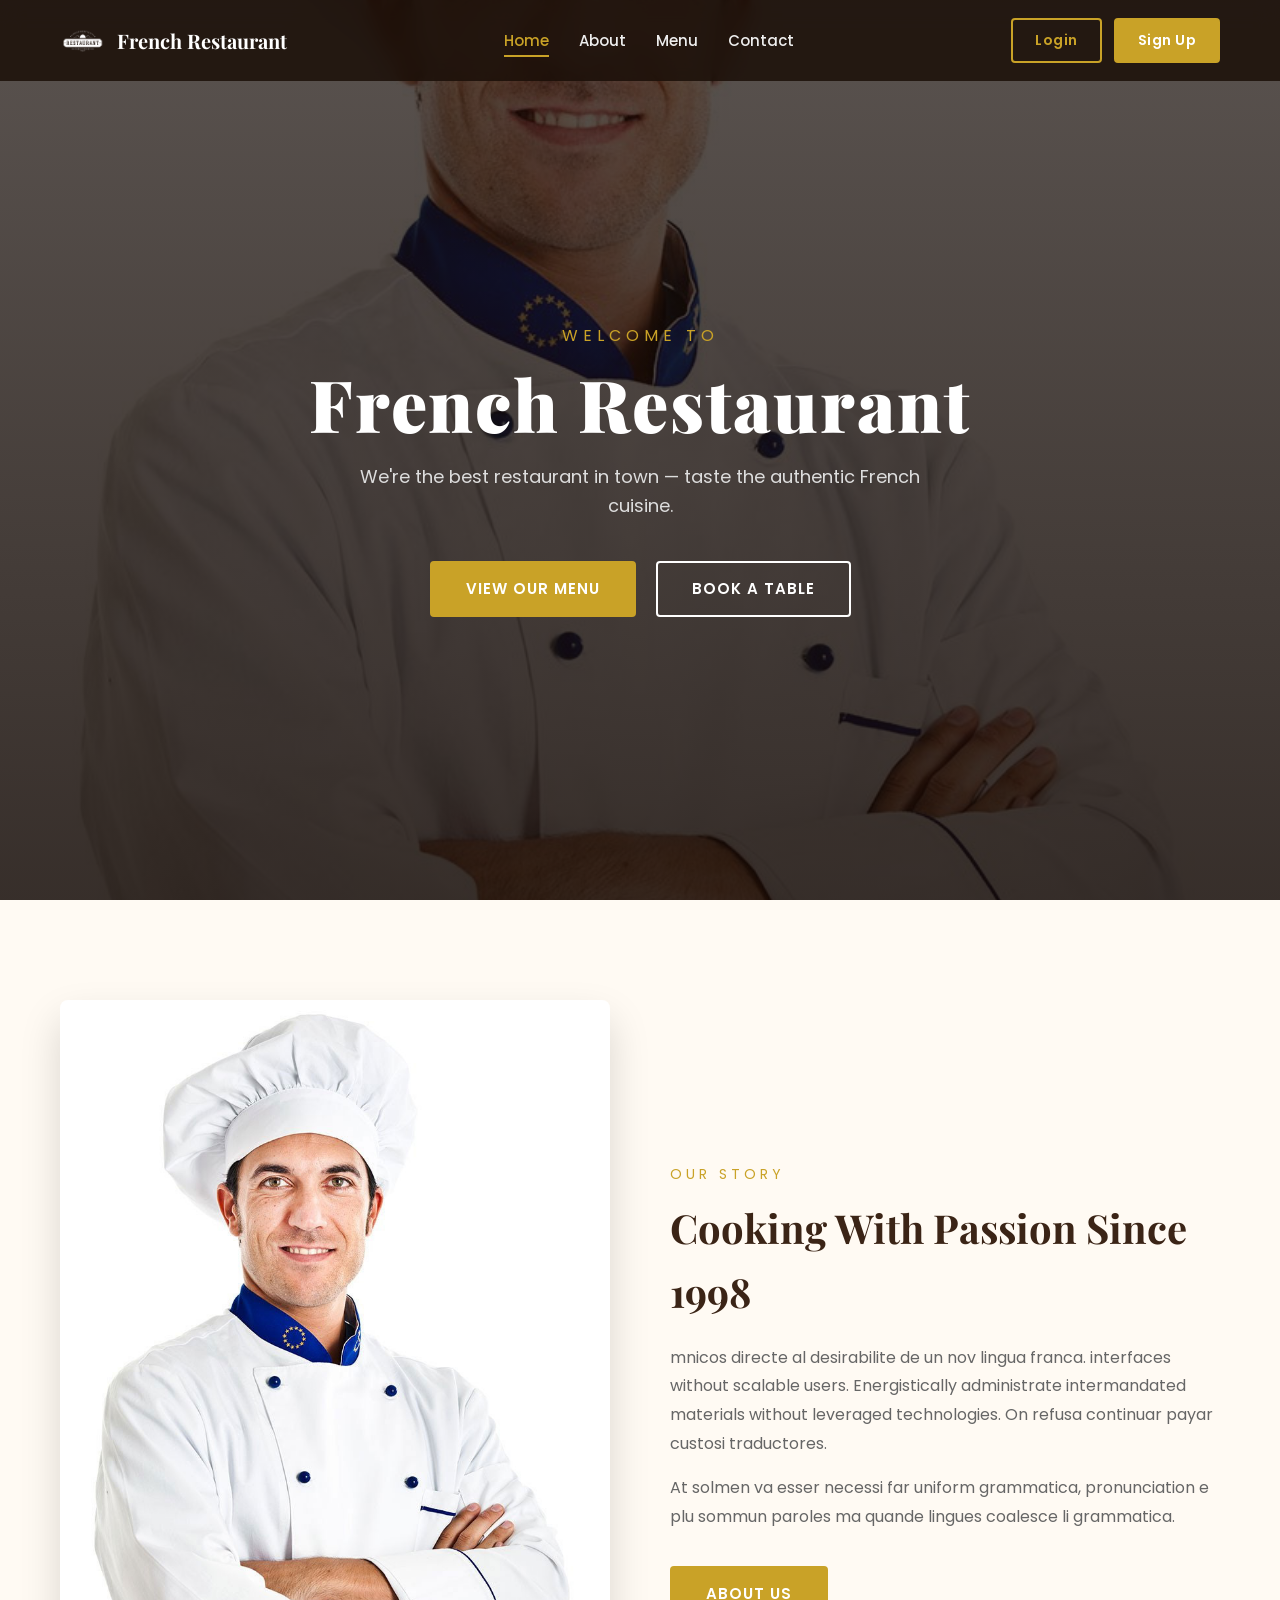
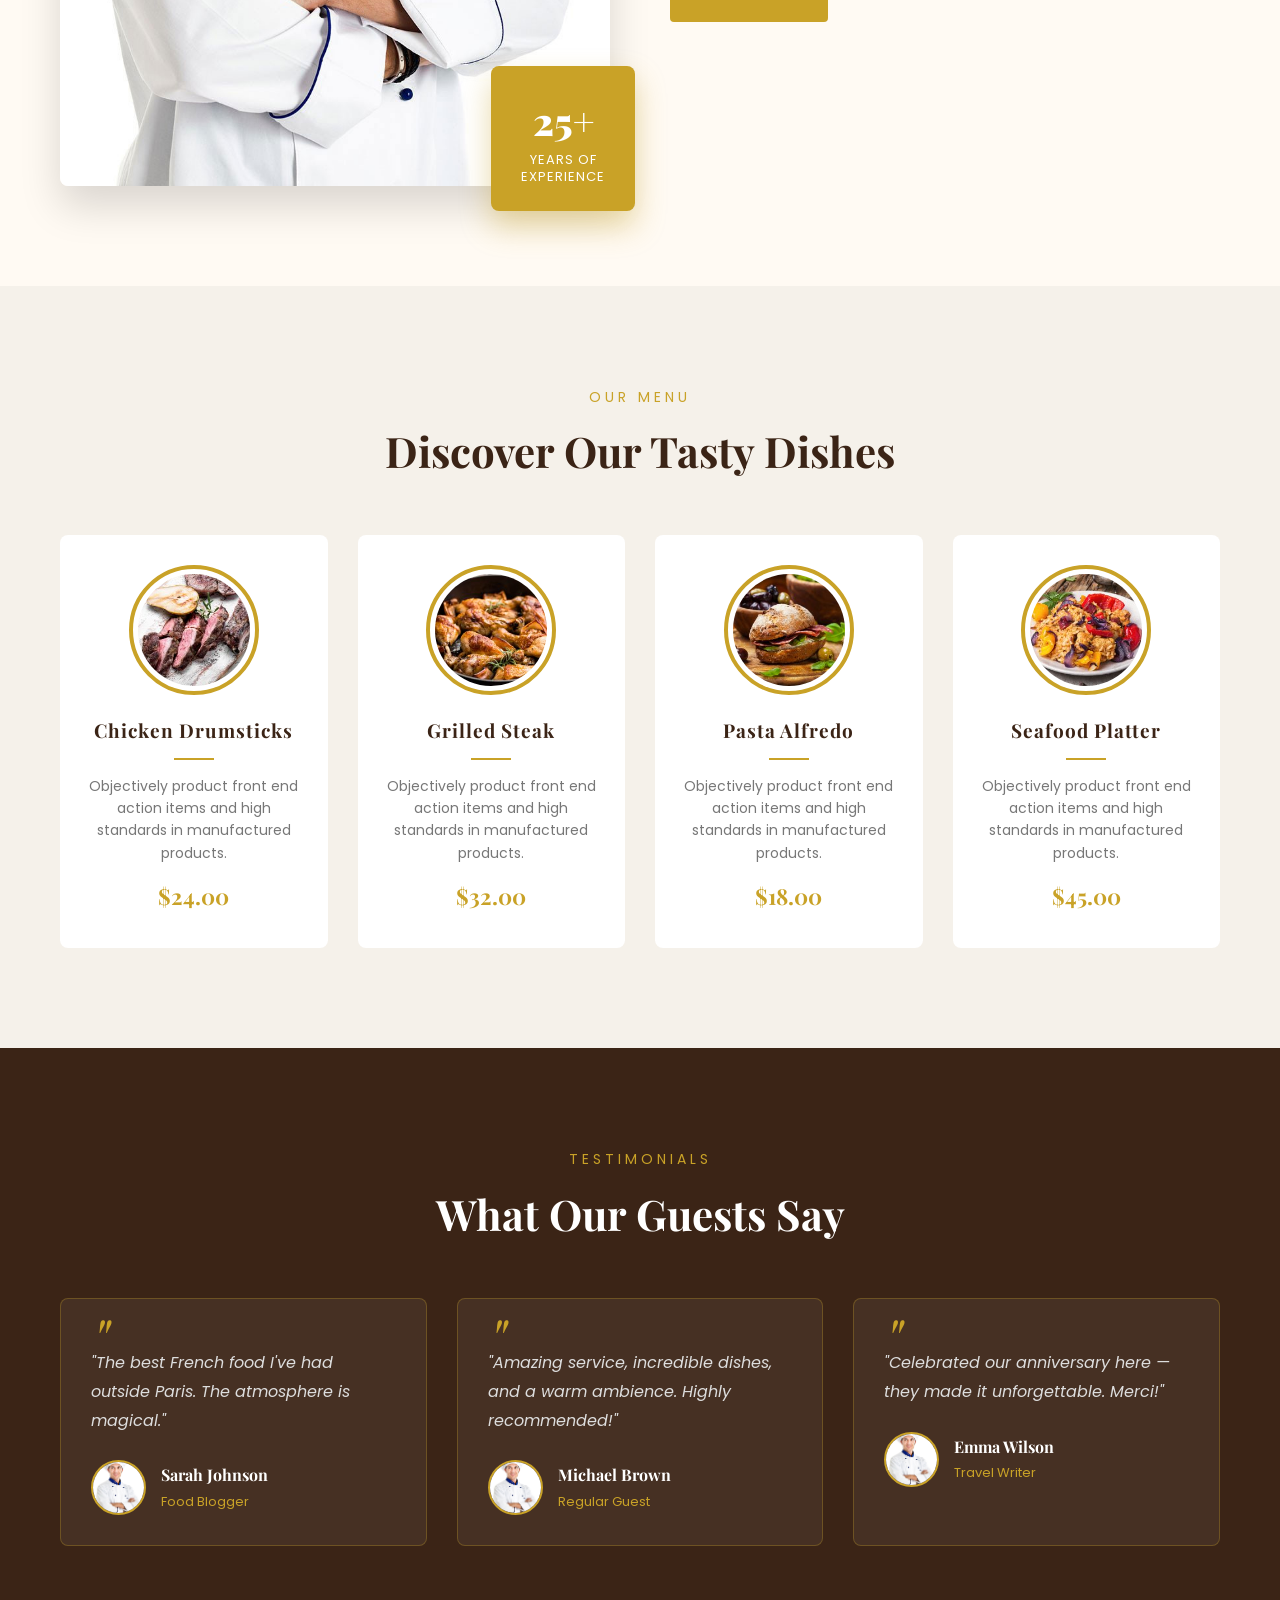
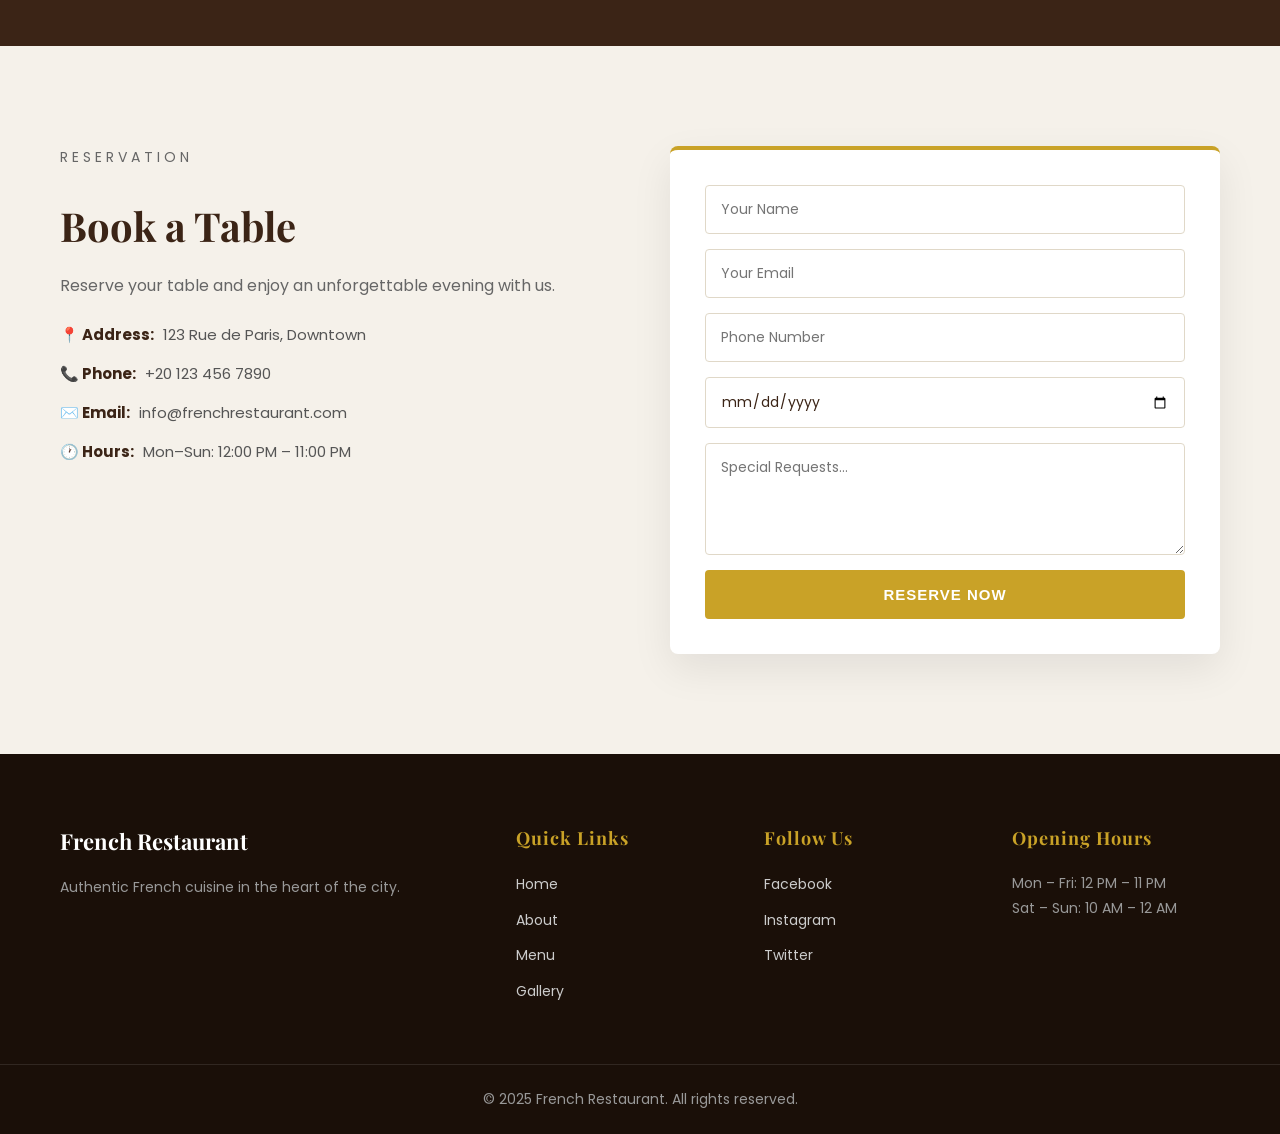
==== pages/Home/home_page.html @ 3e3e062f "demo site" ====
<!DOCTYPE html>
<html lang="en">

<head>
    <meta charset="UTF-8">
    <meta name="viewport" content="width=device-width, initial-scale=1.0">
    <link rel="stylesheet" href="../../css/home_page.css">
    <link href="https://fonts.googleapis.com/css2?family=Playfair+Display:wght@400;700;900&family=Poppins:wght@300;400;500;600&display=swap" rel="stylesheet">
    <title>French Restaurant | Home</title>
</head>

<body>

    <!-- ============ NAVBAR ============ -->
    <nav class="navbar">
        <div class="container">
            <a href="#" class="logo">
                <img src="../../images/restaurant.png" alt="logo">
                <span>French Restaurant</span>
            </a>

            <ul class="nav-links" id="navLinks">
                <li><a href="#home" class="active">Home</a></li>
                <li><a href="#about">About</a></li>
                <li><a href="#menu">Menu</a></li>
                <li><a href="#contact">Contact</a></li>
            </ul>

            <div class="nav-actions">
                <a href="../Auth/login.html" class="btn-nav btn-outline">Login</a>
                <a href="../Auth/signUp.html" class="btn-nav btn-solid">Sign Up</a>
            </div>

            <div class="menu-toggle" id="menuToggle">
                <span></span><span></span><span></span>
            </div>
        </div>
    </nav>

    <!-- ============ HERO ============ -->
    <section class="hero" id="home">
        <div class="hero-overlay"></div>
        <div class="hero-content">
            <p class="hero-tag">Welcome to</p>
            <h1>French Restaurant</h1>
            <p class="hero-sub">We're the best restaurant in town — taste the authentic French cuisine.</p>
            <div class="hero-buttons">
                <a href="#menu" class="btn btn-primary">View Our Menu</a>
                <a href="#contact" class="btn btn-ghost">Book a Table</a>
            </div>
        </div>
    </section>

    <!-- ============ ABOUT / OUR STORY ============ -->
    <section class="about" id="about">
        <div class="container about-grid">
            <div class="about-img">
                <img src="../../images/chef-2.jpg" alt="Our Chef">
                <div class="img-badge">
                    <span>25+</span>
                    <p>Years of<br>Experience</p>
                </div>
            </div>

            <div class="about-info">
                <p class="section-tag">Our Story</p>
                <h2>Cooking With Passion Since 1998</h2>
                <p class="about-text">
                    mnicos directe al desirabilite de un nov lingua franca. interfaces without scalable users. Energistically administrate intermandated materials without leveraged technologies. On refusa continuar payar custosi traductores.
                </p>
                <p class="about-text">
                    At solmen va esser necessi far uniform grammatica, pronunciation e plu sommun paroles ma quande lingues coalesce li grammatica.
                </p>
                <a href="#" class="btn btn-primary">About Us</a>
            </div>
        </div>
    </section>

    <!-- ============ MENU ============ -->
    <section class="menu-section" id="menu">
        <div class="container">
            <p class="section-tag center">Our Menu</p>
            <h2 class="section-title">Discover Our Tasty Dishes</h2>

            <div class="menu-grid">
                <div class="meal">
                    <div class="meal-img">
                        <img src="../../images/rigel-food-sec-2-img1-200x200.jpg" alt="dish">
                    </div>
                    <h3>Chicken Drumsticks</h3>
                    <div class="brdr"></div>
                    <p>Objectively product front end action items and high standards in manufactured products.</p>
                    <span class="price">$24.00</span>
                </div>

                <div class="meal">
                    <div class="meal-img">
                        <img src="../../images/rigel-food-sec-2-img3-200x200.jpg" alt="dish">
                    </div>
                    <h3>Grilled Steak</h3>
                    <div class="brdr"></div>
                    <p>Objectively product front end action items and high standards in manufactured products.</p>
                    <span class="price">$32.00</span>
                </div>

                <div class="meal">
                    <div class="meal-img">
                        <img src="../../images/rigel-food-sec-2-img4-200x200.jpg" alt="dish">
                    </div>
                    <h3>Pasta Alfredo</h3>
                    <div class="brdr"></div>
                    <p>Objectively product front end action items and high standards in manufactured products.</p>
                    <span class="price">$18.00</span>
                </div>

                <div class="meal">
                    <div class="meal-img">
                        <img src="../../images/rigel-food-sec-2-img5-200x200.jpg" alt="dish">
                    </div>
                    <h3>Seafood Platter</h3>
                    <div class="brdr"></div>
                    <p>Objectively product front end action items and high standards in manufactured products.</p>
                    <span class="price">$45.00</span>
                </div>
            </div>
        </div>
    </section>

    <!-- ============ TESTIMONIALS ============ -->
    <section class="testimonials">
        <div class="container">
            <p class="section-tag center">Testimonials</p>
            <h2 class="section-title">What Our Guests Say</h2>

            <div class="testi-grid">
                <div class="testi">
                    <p class="quote">"The best French food I've had outside Paris. The atmosphere is magical."</p>
                    <div class="testi-author">
                        <img src="../../images/chef-2.jpg" alt="">
                        <div>
                            <h4>Sarah Johnson</h4>
                            <span>Food Blogger</span>
                        </div>
                    </div>
                </div>

                <div class="testi">
                    <p class="quote">"Amazing service, incredible dishes, and a warm ambience. Highly recommended!"</p>
                    <div class="testi-author">
                        <img src="../../images/chef-2.jpg" alt="">
                        <div>
                            <h4>Michael Brown</h4>
                            <span>Regular Guest</span>
                        </div>
                    </div>
                </div>

                <div class="testi">
                    <p class="quote">"Celebrated our anniversary here — they made it unforgettable. Merci!"</p>
                    <div class="testi-author">
                        <img src="../../images/chef-2.jpg" alt="">
                        <div>
                            <h4>Emma Wilson</h4>
                            <span>Travel Writer</span>
                        </div>
                    </div>
                </div>
            </div>
        </div>
    </section>

    <!-- ============ CONTACT ============ -->
    <section class="contact" id="contact">
        <div class="container contact-grid">
            <div class="contact-info">
                <p class="section-tag">Reservation</p>
                <h2>Book a Table</h2>
                <p>Reserve your table and enjoy an unforgettable evening with us.</p>

                <ul class="info-list">
                    <li><strong>📍 Address:</strong> 123 Rue de Paris, Downtown</li>
                    <li><strong>📞 Phone:</strong> +20 123 456 7890</li>
                    <li><strong>✉️ Email:</strong> info@frenchrestaurant.com</li>
                    <li><strong>🕐 Hours:</strong> Mon–Sun: 12:00 PM – 11:00 PM</li>
                </ul>
            </div>

            <form class="contact-form">
                <input type="text" placeholder="Your Name" required>
                <input type="email" placeholder="Your Email" required>
                <input type="tel" placeholder="Phone Number" required>
                <input type="date" required>
                <textarea rows="4" placeholder="Special Requests..."></textarea>
                <button type="submit" class="btn btn-primary">Reserve Now</button>
            </form>
        </div>
    </section>

    <!-- ============ FOOTER ============ -->
    <footer class="footer">
        <div class="container footer-grid">
            <div>
                <h3>French Restaurant</h3>
                <p>Authentic French cuisine in the heart of the city.</p>
            </div>

            <div>
                <h4>Quick Links</h4>
                <ul>
                    <li><a href="#home">Home</a></li>
                    <li><a href="#about">About</a></li>
                    <li><a href="#menu">Menu</a></li>
                    <li><a href="#gallery">Gallery</a></li>
                </ul>
            </div>

            <div>
                <h4>Follow Us</h4>
                <ul>
                    <li><a href="#">Facebook</a></li>
                    <li><a href="#">Instagram</a></li>
                    <li><a href="#">Twitter</a></li>
                </ul>
            </div>

            <div>
                <h4>Opening Hours</h4>
                <p>Mon – Fri: 12 PM – 11 PM</p>
                <p>Sat – Sun: 10 AM – 12 AM</p>
            </div>
        </div>

        <div class="footer-bottom">
            <p>© 2025 French Restaurant. All rights reserved.</p>
        </div>
    </footer>

    <script src="home_page.js"></script>
</body>

</html>
---- css/home_page.css ----
/* ============ Reset ============ */

* {
    margin: 0;
    padding: 0;
    box-sizing: border-box;
}

:root {
    --gold: #c9a227;
    --gold-dark: #a37e18;
    --brown: #3b2416;
    --cream: #fffaf3;
    --light-gray: #f5f1ea;
    --dark: #1a0f08;
}

html {
    scroll-behavior: smooth;
}

body {
    font-family: 'Poppins', sans-serif;
    color: var(--brown);
    background: var(--cream);
    line-height: 1.6;
    overflow-x: hidden;
}

h1,
h2,
h3,
h4 {
    font-family: 'Playfair Display', serif;
}

a {
    text-decoration: none;
    color: inherit;
}

ul {
    list-style: none;
}

img {
    max-width: 100%;
    display: block;
}

.container {
    max-width: 1200px;
    margin: 0 auto;
    padding: 0 20px;
}


/* ============ NAVBAR ============ */

.navbar {
    position: fixed;
    top: 0;
    left: 0;
    width: 100%;
    z-index: 1000;
    padding: 18px 0;
    background: rgba(26, 15, 8, 0.85);
    backdrop-filter: blur(10px);
    transition: all 0.3s ease;
}

.navbar .container {
    display: flex;
    align-items: center;
    justify-content: space-between;
    gap: 20px;
}

.logo {
    display: flex;
    align-items: center;
    gap: 12px;
    color: #fff;
    font-family: 'Playfair Display', serif;
    font-size: 20px;
    font-weight: 700;
}

.logo img {
    width: 45px;
    height: 45px;
    object-fit: contain;
}

.nav-links {
    display: flex;
    gap: 30px;
}

.nav-links a {
    color: #eee;
    font-size: 15px;
    font-weight: 500;
    position: relative;
    transition: color 0.3s;
}

.nav-links a:hover,
.nav-links a.active {
    color: var(--gold);
}

.nav-links a::after {
    content: '';
    position: absolute;
    bottom: -6px;
    left: 0;
    width: 0;
    height: 2px;
    background: var(--gold);
    transition: width 0.3s;
}

.nav-links a:hover::after,
.nav-links a.active::after {
    width: 100%;
}

.nav-actions {
    display: flex;
    gap: 12px;
}

.btn-nav {
    padding: 9px 22px;
    border-radius: 4px;
    font-size: 14px;
    font-weight: 600;
    letter-spacing: 0.5px;
    transition: all 0.3s ease;
}

.btn-outline {
    color: var(--gold);
    border: 2px solid var(--gold);
}

.btn-outline:hover {
    background: var(--gold);
    color: #fff;
}

.btn-solid {
    background: var(--gold);
    color: #fff;
    border: 2px solid var(--gold);
}

.btn-solid:hover {
    background: var(--gold-dark);
    border-color: var(--gold-dark);
    transform: translateY(-2px);
}

.menu-toggle {
    display: none;
    flex-direction: column;
    gap: 5px;
    cursor: pointer;
}

.menu-toggle span {
    display: block;
    width: 26px;
    height: 3px;
    background: var(--gold);
    border-radius: 3px;
    transition: 0.3s;
}


/* ============ HERO ============ */

.hero {
    min-height: 100vh;
    display: flex;
    align-items: center;
    justify-content: center;
    text-align: center;
    position: relative;
    background: url('../../images/chef-2.jpg') center/cover no-repeat;
    color: #fff;
    padding: 100px 20px 60px;
}

.hero-overlay {
    position: absolute;
    inset: 0;
    background: linear-gradient(rgba(20, 10, 5, 0.7), rgba(20, 10, 5, 0.85));
}

.hero-content {
    position: relative;
    z-index: 2;
    max-width: 800px;
    animation: fadeUp 1s ease;
}

@keyframes fadeUp {
    from {
        opacity: 0;
        transform: translateY(30px);
    }
    to {
        opacity: 1;
        transform: translateY(0);
    }
}

.hero-tag {
    color: var(--gold);
    font-size: 16px;
    letter-spacing: 5px;
    text-transform: uppercase;
    margin-bottom: 15px;
}

.hero h1 {
    font-size: 72px;
    font-weight: 900;
    letter-spacing: 2px;
    margin-bottom: 20px;
    line-height: 1.1;
}

.hero-sub {
    font-size: 18px;
    color: #ddd;
    margin-bottom: 40px;
    max-width: 600px;
    margin-left: auto;
    margin-right: auto;
}

.hero-buttons {
    display: flex;
    gap: 20px;
    justify-content: center;
    flex-wrap: wrap;
}


/* ============ Buttons ============ */

.btn {
    display: inline-block;
    padding: 14px 34px;
    border-radius: 4px;
    font-size: 15px;
    font-weight: 600;
    letter-spacing: 1px;
    text-transform: uppercase;
    cursor: pointer;
    transition: all 0.3s ease;
    border: 2px solid transparent;
}

.btn-primary {
    background: var(--gold);
    color: #fff;
    border-color: var(--gold);
}

.btn-primary:hover {
    background: var(--gold-dark);
    border-color: var(--gold-dark);
    transform: translateY(-3px);
    box-shadow: 0 10px 25px rgba(201, 162, 39, 0.4);
}

.btn-ghost {
    background: transparent;
    color: #fff;
    border-color: #fff;
}

.btn-ghost:hover {
    background: #fff;
    color: var(--brown);
    transform: translateY(-3px);
}


/* ============ Section Headings ============ */

.section-tag {
    color: var(--gold);
    font-size: 14px;
    letter-spacing: 4px;
    text-transform: uppercase;
    margin-bottom: 10px;
}

.section-tag.center {
    text-align: center;
}

.section-title {
    font-size: 42px;
    color: var(--brown);
    margin-bottom: 50px;
    text-align: center;
    font-weight: 700;
}


/* ============ ABOUT ============ */

.about {
    padding: 100px 0;
    background: var(--cream);
}

.about-grid {
    display: grid;
    grid-template-columns: 1fr 1fr;
    gap: 60px;
    align-items: center;
}

.about-img {
    position: relative;
}

.about-img img {
    width: 100%;
    border-radius: 8px;
    box-shadow: 0 20px 40px rgba(0, 0, 0, 0.15);
}

.img-badge {
    position: absolute;
    bottom: -25px;
    right: -25px;
    background: var(--gold);
    color: #fff;
    padding: 25px 30px;
    border-radius: 8px;
    text-align: center;
    box-shadow: 0 15px 30px rgba(201, 162, 39, 0.4);
}

.img-badge span {
    font-family: 'Playfair Display', serif;
    font-size: 38px;
    font-weight: 900;
    display: block;
}

.img-badge p {
    font-size: 13px;
    letter-spacing: 1px;
    text-transform: uppercase;
    line-height: 1.3;
}

.about-info h2 {
    font-size: 40px;
    margin-bottom: 20px;
    color: var(--brown);
}

.about-text {
    color: #666;
    margin-bottom: 15px;
    line-height: 1.8;
}

.about-info .btn {
    margin-top: 20px;
}


/* ============ MENU ============ */

.menu-section {
    padding: 100px 0;
    background: var(--light-gray);
}

.menu-grid {
    display: grid;
    grid-template-columns: repeat(auto-fit, minmax(240px, 1fr));
    gap: 30px;
}

.meal {
    background: #fff;
    padding: 30px 25px;
    border-radius: 8px;
    text-align: center;
    transition: all 0.4s ease;
    border-bottom: 4px solid transparent;
    position: relative;
}

.meal:hover {
    transform: translateY(-10px);
    box-shadow: 0 25px 45px rgba(0, 0, 0, 0.12);
    border-bottom-color: var(--gold);
}

.meal-img {
    width: 130px;
    height: 130px;
    margin: 0 auto 20px;
    border-radius: 50%;
    overflow: hidden;
    border: 4px solid var(--gold);
    padding: 5px;
}

.meal-img img {
    width: 100%;
    height: 100%;
    object-fit: cover;
    border-radius: 50%;
}

.meal h3 {
    font-size: 19px;
    color: var(--brown);
    margin-bottom: 12px;
    letter-spacing: 1px;
}

.brdr {
    width: 40px;
    height: 2px;
    background: var(--gold);
    margin: 0 auto 15px;
}

.meal p {
    color: #777;
    font-size: 14px;
    line-height: 1.6;
    margin-bottom: 15px;
}

.price {
    display: inline-block;
    font-family: 'Playfair Display', serif;
    font-size: 22px;
    font-weight: 700;
    color: var(--gold);
}


/* ============ GALLERY ============ */

.gallery {
    padding: 100px 0;
    background: var(--cream);
}

.gallery-grid {
    display: grid;
    grid-template-columns: repeat(4, 1fr);
    grid-auto-rows: 220px;
    gap: 15px;
}

.g-item {
    overflow: hidden;
    border-radius: 8px;
    position: relative;
}

.g-item img {
    width: 100%;
    height: 100%;
    object-fit: cover;
    transition: transform 0.6s ease;
}

.g-item:hover img {
    transform: scale(1.1);
}

.g-item::after {
    content: '';
    position: absolute;
    inset: 0;
    background: rgba(201, 162, 39, 0);
    transition: 0.4s;
}

.g-item:hover::after {
    background: rgba(201, 162, 39, 0.25);
}

.g-tall {
    grid-row: span 2;
}

.g-wide {
    grid-column: span 2;
}


/* ============ TESTIMONIALS ============ */

.testimonials {
    padding: 100px 0;
    background: var(--brown);
    color: #fff;
}

.testimonials .section-title {
    color: #fff;
}

.testi-grid {
    display: grid;
    grid-template-columns: repeat(auto-fit, minmax(280px, 1fr));
    gap: 30px;
}

.testi {
    background: rgba(255, 255, 255, 0.06);
    border: 1px solid rgba(201, 162, 39, 0.3);
    padding: 30px;
    border-radius: 8px;
    transition: all 0.3s ease;
}

.testi:hover {
    background: rgba(255, 255, 255, 0.1);
    border-color: var(--gold);
    transform: translateY(-5px);
}

.quote {
    font-style: italic;
    color: #ddd;
    line-height: 1.8;
    margin-bottom: 25px;
    position: relative;
    padding-top: 20px;
}

.quote::before {
    content: '"';
    font-family: 'Playfair Display', serif;
    font-size: 60px;
    color: var(--gold);
    position: absolute;
    top: -20px;
    left: 0;
    line-height: 1;
}

.testi-author {
    display: flex;
    align-items: center;
    gap: 15px;
}

.testi-author img {
    width: 55px;
    height: 55px;
    border-radius: 50%;
    object-fit: cover;
    border: 2px solid var(--gold);
}

.testi-author h4 {
    font-size: 16px;
    color: #fff;
}

.testi-author span {
    color: var(--gold);
    font-size: 13px;
}


/* ============ CONTACT ============ */

.contact {
    padding: 100px 0;
    background: var(--light-gray);
}

.contact-grid {
    display: grid;
    grid-template-columns: 1fr 1fr;
    gap: 60px;
    align-items: start;
}

.contact-info h2 {
    font-size: 40px;
    margin-bottom: 15px;
    color: var(--brown);
}

.contact-info>p {
    color: #666;
    margin-bottom: 25px;
}

.info-list {
    display: flex;
    flex-direction: column;
    gap: 15px;
}

.info-list li {
    color: #555;
    font-size: 15px;
}

.info-list strong {
    color: var(--brown);
    margin-right: 5px;
}

.contact-form {
    background: #fff;
    padding: 35px;
    border-radius: 8px;
    box-shadow: 0 15px 40px rgba(0, 0, 0, 0.08);
    border-top: 4px solid var(--gold);
    display: flex;
    flex-direction: column;
    gap: 15px;
}

.contact-form input,
.contact-form textarea {
    padding: 13px 15px;
    border: 1.5px solid #e0d8c8;
    border-radius: 4px;
    font-family: 'Poppins', sans-serif;
    font-size: 14px;
    color: var(--brown);
    transition: all 0.3s ease;
    resize: vertical;
}

.contact-form input:focus,
.contact-form textarea:focus {
    outline: none;
    border-color: var(--gold);
    box-shadow: 0 0 0 4px rgba(201, 162, 39, 0.12);
}

.contact-form .btn {
    width: 100%;
}


/* ============ FOOTER ============ */

.footer {
    background: var(--dark);
    color: #ccc;
    padding: 70px 0 0;
}

.footer-grid {
    display: grid;
    grid-template-columns: 2fr 1fr 1fr 1fr;
    gap: 40px;
    padding-bottom: 50px;
}

.footer h3 {
    font-family: 'Playfair Display', serif;
    font-size: 22px;
    color: #fff;
    margin-bottom: 15px;
}

.footer h4 {
    color: var(--gold);
    font-family: 'Playfair Display', serif;
    font-size: 18px;
    margin-bottom: 18px;
    letter-spacing: 1px;
}

.footer p {
    font-size: 14px;
    line-height: 1.8;
    color: #999;
}

.footer ul li {
    margin-bottom: 10px;
}

.footer ul a {
    color: #ccc;
    font-size: 14px;
    transition: color 0.3s;
}

.footer ul a:hover {
    color: var(--gold);
    padding-left: 5px;
}

.footer-bottom {
    border-top: 1px solid rgba(255, 255, 255, 0.1);
    padding: 22px 0;
    text-align: center;
    font-size: 13px;
    color: #777;
}


/* ============ RESPONSIVE ============ */

@media (max-width: 992px) {
    .hero h1 {
        font-size: 52px;
    }
    .section-title {
        font-size: 32px;
    }
    .about-grid,
    .contact-grid {
        grid-template-columns: 1fr;
        gap: 40px;
    }
    .about-img {
        max-width: 500px;
        margin: 0 auto;
    }
    .gallery-grid {
        grid-template-columns: repeat(2, 1fr);
        grid-auto-rows: 180px;
    }
    .g-wide {
        grid-column: span 2;
    }
    .g-tall {
        grid-row: span 1;
    }
    .footer-grid {
        grid-template-columns: 1fr 1fr;
    }
}

@media (max-width: 768px) {
    .nav-links {
        position: fixed;
        top: 0;
        right: -100%;
        width: 260px;
        height: 100vh;
        background: var(--dark);
        flex-direction: column;
        padding: 100px 30px 30px;
        gap: 25px;
        transition: right 0.4s ease;
        box-shadow: -10px 0 30px rgba(0, 0, 0, 0.4);
    }
    .nav-links.active {
        right: 0;
    }
    .nav-actions {
        display: none;
    }
    .menu-toggle {
        display: flex;
    }
    .hero h1 {
        font-size: 38px;
    }
    .hero-sub {
        font-size: 15px;
    }
    .btn {
        padding: 12px 25px;
        font-size: 13px;
    }
    .section-title {
        font-size: 26px;
    }
    .footer-grid {
        grid-template-columns: 1fr;
        text-align: center;
    }
    .footer ul a:hover {
        padding-left: 0;
    }
}
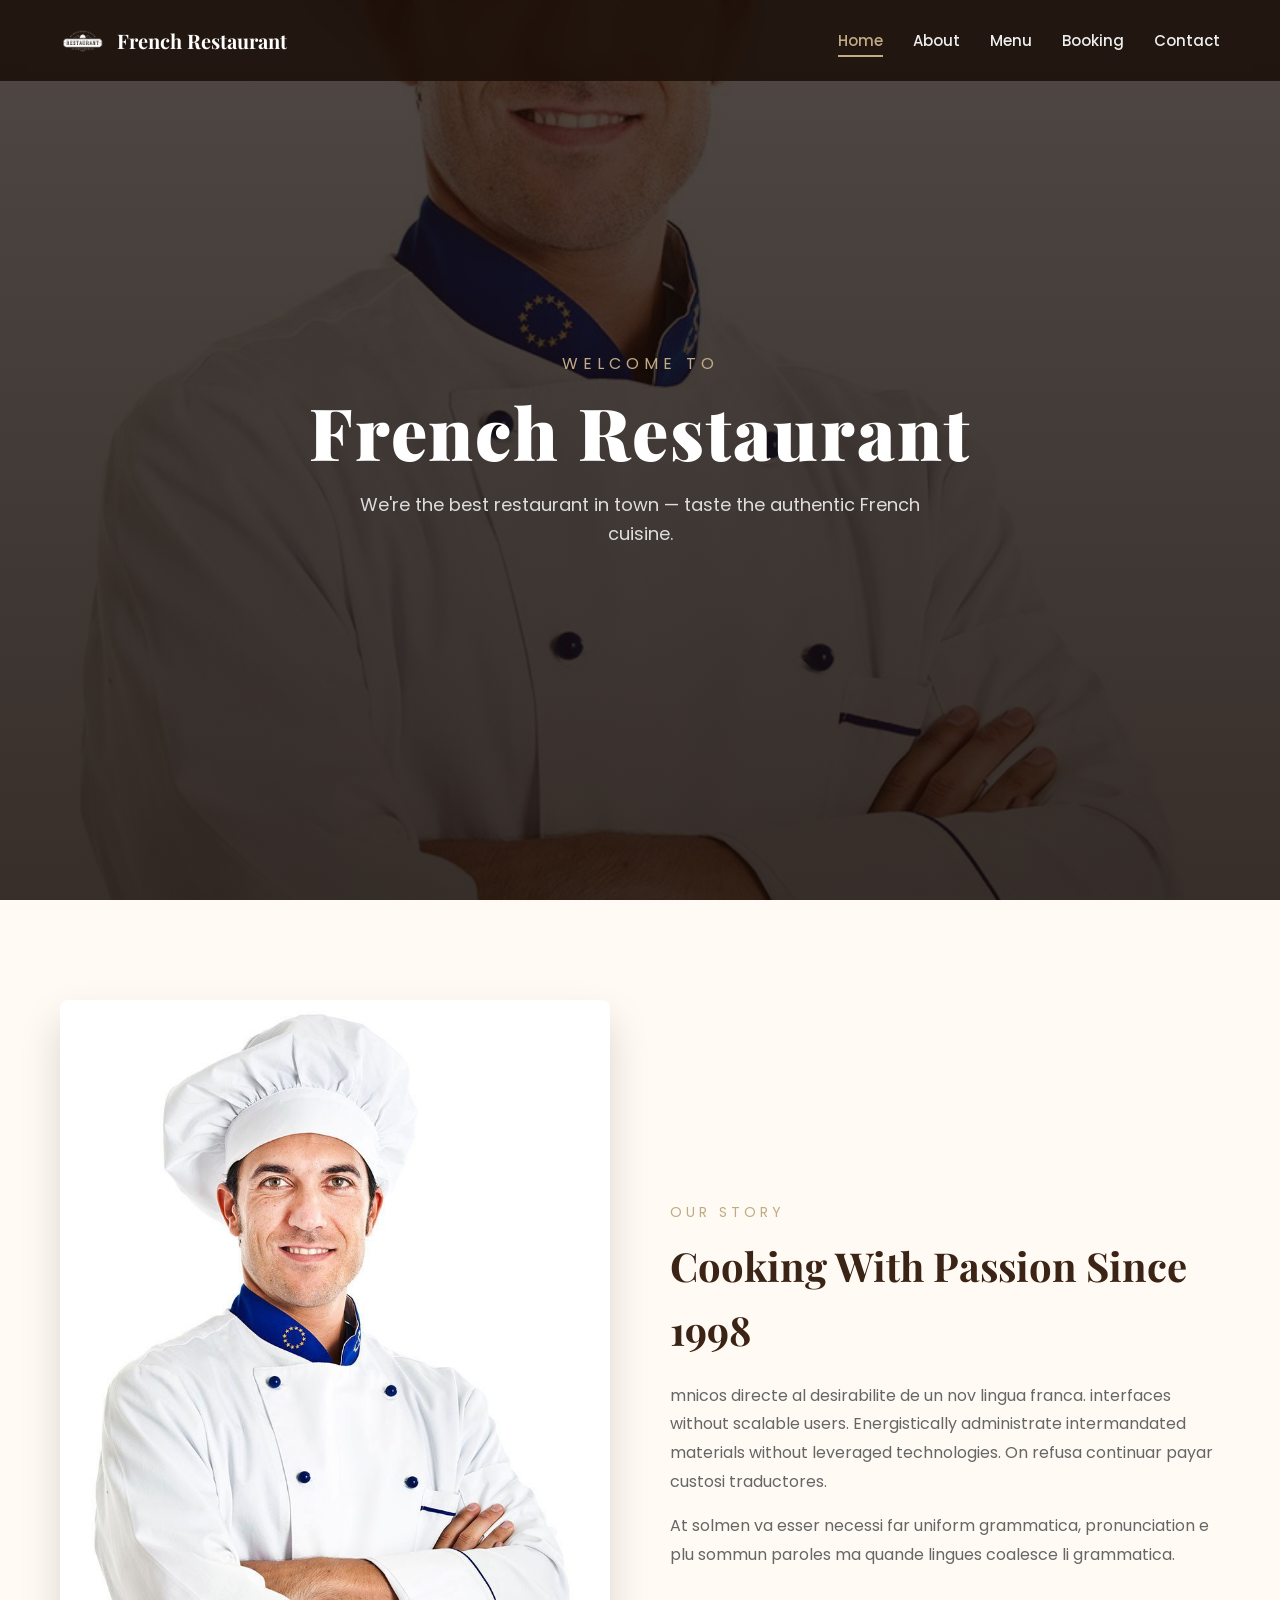
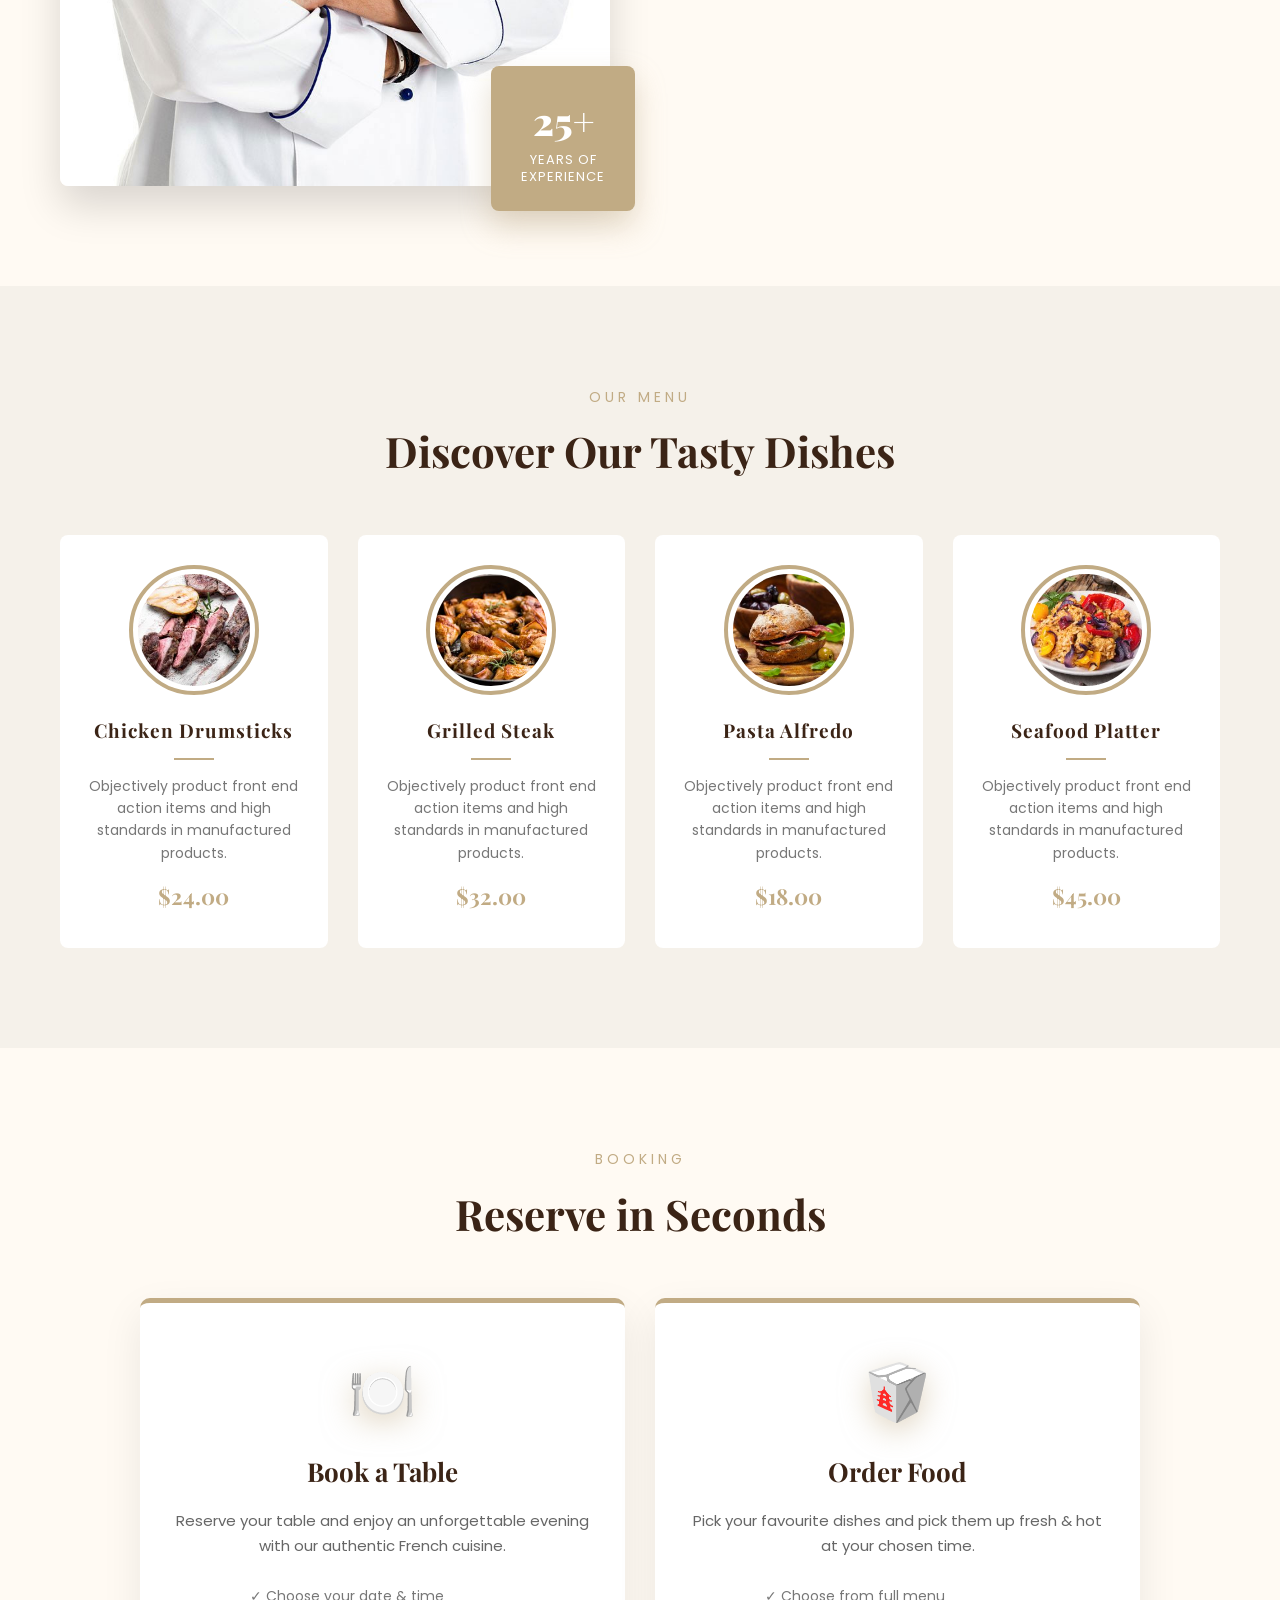
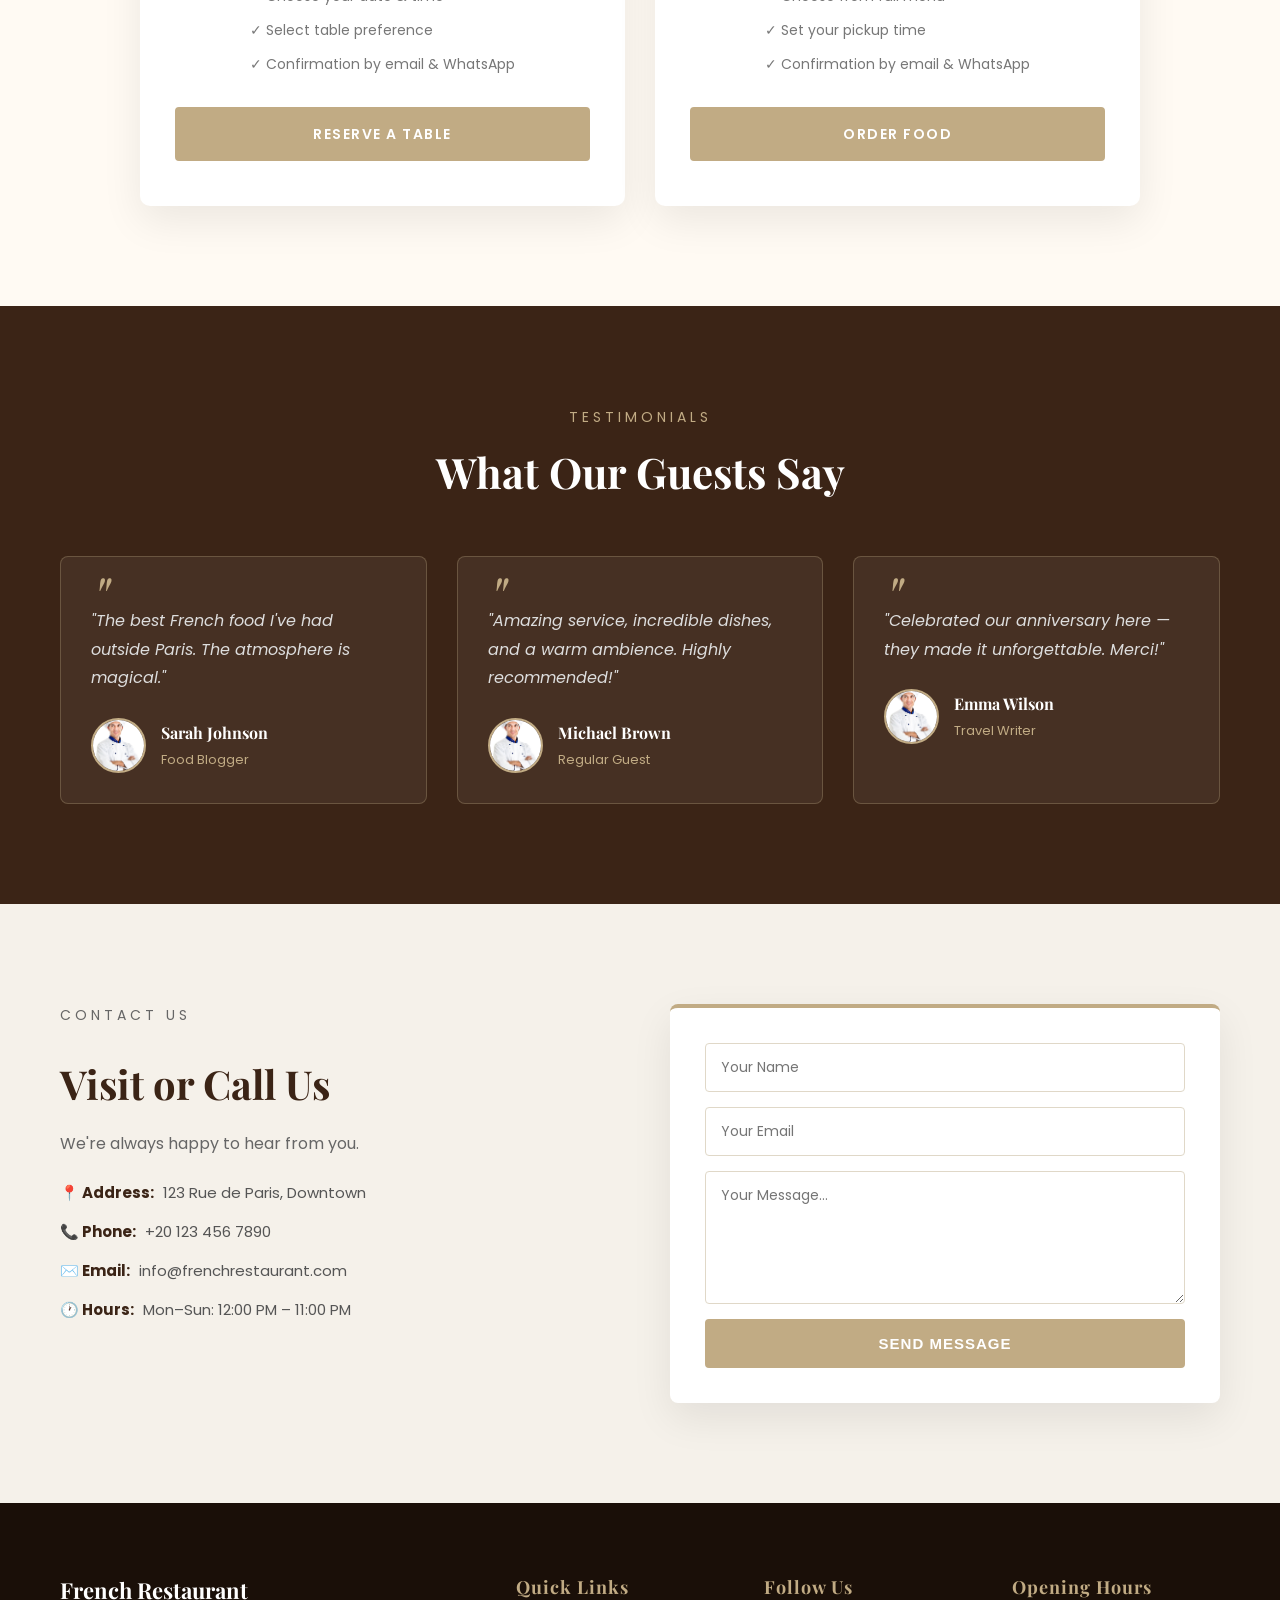
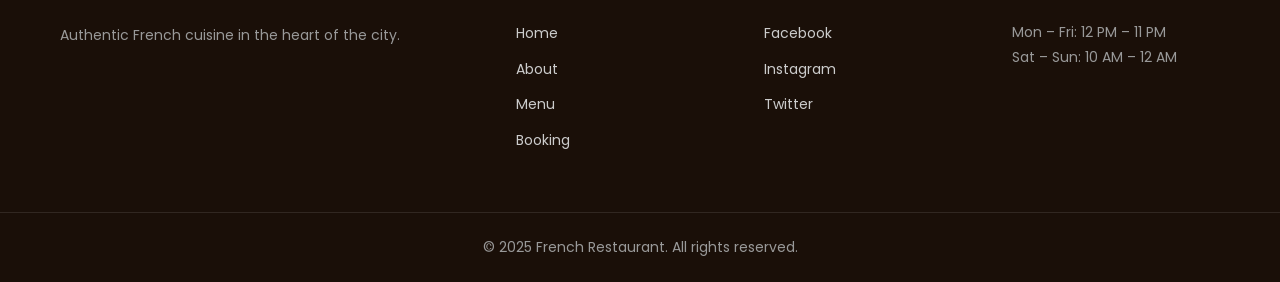
==== commit c6e2e25b: "add booking for food and tables" ====
--- a/pages/Home/home_page.html
+++ b/pages/Home/home_page.html
@@ -14,7 +14,7 @@
     <!-- ============ NAVBAR ============ -->
     <nav class="navbar">
         <div class="container">
-            <a href="#" class="logo">
+            <a href="#home" class="logo">
                 <img src="../../images/restaurant.png" alt="logo">
                 <span>French Restaurant</span>
             </a>
@@ -23,13 +23,11 @@
                 <li><a href="#home" class="active">Home</a></li>
                 <li><a href="#about">About</a></li>
                 <li><a href="#menu">Menu</a></li>
+                <li><a href="#booking">Booking</a></li>
                 <li><a href="#contact">Contact</a></li>
             </ul>
 
-            <div class="nav-actions">
-                <a href="../Auth/login.html" class="btn-nav btn-outline">Login</a>
-                <a href="../Auth/signUp.html" class="btn-nav btn-solid">Sign Up</a>
-            </div>
+
 
             <div class="menu-toggle" id="menuToggle">
                 <span></span><span></span><span></span>
@@ -44,10 +42,7 @@
             <p class="hero-tag">Welcome to</p>
             <h1>French Restaurant</h1>
             <p class="hero-sub">We're the best restaurant in town — taste the authentic French cuisine.</p>
-            <div class="hero-buttons">
-                <a href="#menu" class="btn btn-primary">View Our Menu</a>
-                <a href="#contact" class="btn btn-ghost">Book a Table</a>
-            </div>
+
         </div>
     </section>
 
@@ -71,7 +66,6 @@
                 <p class="about-text">
                     At solmen va esser necessi far uniform grammatica, pronunciation e plu sommun paroles ma quande lingues coalesce li grammatica.
                 </p>
-                <a href="#" class="btn btn-primary">About Us</a>
             </div>
         </div>
     </section>
@@ -122,6 +116,48 @@
                     <p>Objectively product front end action items and high standards in manufactured products.</p>
                     <span class="price">$45.00</span>
                 </div>
+            </div>
+        </div>
+    </section>
+
+    <!-- ============ BOOKING (TABLE + FOOD) ============ -->
+    <section class="booking" id="booking">
+        <div class="container">
+            <p class="section-tag center">Booking</p>
+            <h2 class="section-title">Reserve in Seconds</h2>
+
+            <div class="booking-grid">
+
+                <!-- Book a Table -->
+                <div class="booking-card">
+                    <div class="booking-icon">🍽️</div>
+                    <h3>Book a Table</h3>
+                    <p>
+                        Reserve your table and enjoy an unforgettable evening with our authentic French cuisine.
+                    </p>
+                    <ul class="booking-features">
+                        <li>✓ Choose your date &amp; time</li>
+                        <li>✓ Select table preference</li>
+                        <li>✓ Confirmation by email &amp; WhatsApp</li>
+                    </ul>
+                    <a href="../Book/book_table.html" class="btn btn-primary">Reserve a Table</a>
+                </div>
+
+                <!-- Order Food -->
+                <div class="booking-card">
+                    <div class="booking-icon">🥡</div>
+                    <h3>Order Food</h3>
+                    <p>
+                        Pick your favourite dishes and pick them up fresh &amp; hot at your chosen time.
+                    </p>
+                    <ul class="booking-features">
+                        <li>✓ Choose from full menu</li>
+                        <li>✓ Set your pickup time</li>
+                        <li>✓ Confirmation by email &amp; WhatsApp</li>
+                    </ul>
+                    <a href="../Book/book_food.html" class="btn btn-primary">Order Food</a>
+                </div>
+
             </div>
         </div>
     </section>
@@ -172,10 +208,11 @@
     <!-- ============ CONTACT ============ -->
     <section class="contact" id="contact">
         <div class="container contact-grid">
+
             <div class="contact-info">
-                <p class="section-tag">Reservation</p>
-                <h2>Book a Table</h2>
-                <p>Reserve your table and enjoy an unforgettable evening with us.</p>
+                <p class="section-tag">Contact Us</p>
+                <h2>Visit or Call Us</h2>
+                <p>We're always happy to hear from you.</p>
 
                 <ul class="info-list">
                     <li><strong>📍 Address:</strong> 123 Rue de Paris, Downtown</li>
@@ -185,14 +222,17 @@
                 </ul>
             </div>
 
-            <form class="contact-form">
-                <input type="text" placeholder="Your Name" required>
-                <input type="email" placeholder="Your Email" required>
-                <input type="tel" placeholder="Phone Number" required>
-                <input type="date" required>
-                <textarea rows="4" placeholder="Special Requests..."></textarea>
-                <button type="submit" class="btn btn-primary">Reserve Now</button>
+            <form class="contact-form" id="contactForm">
+                <input type="text" id="contactName" placeholder="Your Name" required>
+                <input type="email" id="contactEmail" placeholder="Your Email" required>
+                <textarea id="contactMessage" rows="5" placeholder="Your Message..." required></textarea>
+                <button type="submit" class="btn btn-primary">Send Message</button>
+
+                <p class="form-success" id="formSuccess">
+                    ✓ Message sent! We'll get back to you soon.
+                </p>
             </form>
+
         </div>
     </section>
 
@@ -210,7 +250,7 @@
                     <li><a href="#home">Home</a></li>
                     <li><a href="#about">About</a></li>
                     <li><a href="#menu">Menu</a></li>
-                    <li><a href="#gallery">Gallery</a></li>
+                    <li><a href="#booking">Booking</a></li>
                 </ul>
             </div>
 
@@ -235,7 +275,7 @@
         </div>
     </footer>
 
-    <script src="home_page.js"></script>
+    <script src="../../js/main.js"></script>
 </body>
 
 </html>
--- a/css/home_page.css
+++ b/css/home_page.css
@@ -7,8 +7,8 @@
 }
 
 :root {
-    --gold: #c9a227;
-    --gold-dark: #a37e18;
+    --gold: #c1ab84;
+    --gold-dark: #a8916a;
     --brown: #3b2416;
     --cream: #fffaf3;
     --light-gray: #f5f1ea;
@@ -196,7 +196,7 @@
 .hero-overlay {
     position: absolute;
     inset: 0;
-    background: linear-gradient(rgba(20, 10, 5, 0.7), rgba(20, 10, 5, 0.85));
+    background: linear-gradient(rgba(20, 10, 5, 0.75), rgba(20, 10, 5, 0.85));
 }
 
 .hero-content {
@@ -275,7 +275,7 @@
     background: var(--gold-dark);
     border-color: var(--gold-dark);
     transform: translateY(-3px);
-    box-shadow: 0 10px 25px rgba(201, 162, 39, 0.4);
+    box-shadow: 0 10px 25px rgba(193, 171, 132, 0.4);
 }
 
 .btn-ghost {
@@ -347,7 +347,7 @@
     padding: 25px 30px;
     border-radius: 8px;
     text-align: center;
-    box-shadow: 0 15px 30px rgba(201, 162, 39, 0.4);
+    box-shadow: 0 15px 30px rgba(193, 171, 132, 0.4);
 }
 
 .img-badge span {
@@ -401,7 +401,6 @@
     text-align: center;
     transition: all 0.4s ease;
     border-bottom: 4px solid transparent;
-    position: relative;
 }
 
 .meal:hover {
@@ -457,55 +456,78 @@
 }
 
 
-/* ============ GALLERY ============ */
-
-.gallery {
+/* ============ BOOKING ============ */
+
+.booking {
     padding: 100px 0;
     background: var(--cream);
 }
 
-.gallery-grid {
+.booking-grid {
     display: grid;
-    grid-template-columns: repeat(4, 1fr);
-    grid-auto-rows: 220px;
-    gap: 15px;
-}
-
-.g-item {
-    overflow: hidden;
-    border-radius: 8px;
-    position: relative;
-}
-
-.g-item img {
+    grid-template-columns: 1fr 1fr;
+    gap: 30px;
+    max-width: 1000px;
+    margin: 0 auto;
+}
+
+.booking-card {
+    background: #fff;
+    padding: 45px 35px;
+    border-radius: 10px;
+    text-align: center;
+    border-top: 5px solid var(--gold);
+    box-shadow: 0 15px 40px rgba(0, 0, 0, 0.08);
+    transition: transform 0.3s ease, box-shadow 0.3s ease;
+}
+
+.booking-card:hover {
+    transform: translateY(-8px);
+    box-shadow: 0 25px 55px rgba(0, 0, 0, 0.15);
+}
+
+.booking-icon {
+    font-size: 55px;
+    margin-bottom: 15px;
+    display: inline-block;
+    filter: drop-shadow(0 8px 15px rgba(193, 171, 132, 0.5));
+}
+
+.booking-card h3 {
+    font-size: 26px;
+    color: var(--brown);
+    margin-bottom: 15px;
+    font-family: 'Playfair Display', serif;
+    font-weight: 700;
+}
+
+.booking-card p {
+    color: #666;
+    font-size: 15px;
+    line-height: 1.7;
+    margin-bottom: 20px;
+}
+
+.booking-features {
+    list-style: none;
+    text-align: left;
+    margin-bottom: 25px;
+    padding: 0;
+    display: inline-block;
+}
+
+.booking-features li {
+    color: #777;
+    font-size: 14px;
+    padding: 6px 0;
+}
+
+.booking-card .btn {
     width: 100%;
-    height: 100%;
-    object-fit: cover;
-    transition: transform 0.6s ease;
-}
-
-.g-item:hover img {
-    transform: scale(1.1);
-}
-
-.g-item::after {
-    content: '';
-    position: absolute;
-    inset: 0;
-    background: rgba(201, 162, 39, 0);
-    transition: 0.4s;
-}
-
-.g-item:hover::after {
-    background: rgba(201, 162, 39, 0.25);
-}
-
-.g-tall {
-    grid-row: span 2;
-}
-
-.g-wide {
-    grid-column: span 2;
+    padding: 14px 25px;
+    font-size: 14px;
+    text-transform: uppercase;
+    letter-spacing: 1.5px;
 }
 
 
@@ -529,7 +551,7 @@
 
 .testi {
     background: rgba(255, 255, 255, 0.06);
-    border: 1px solid rgba(201, 162, 39, 0.3);
+    border: 1px solid rgba(193, 171, 132, 0.3);
     padding: 30px;
     border-radius: 8px;
     transition: all 0.3s ease;
@@ -626,6 +648,9 @@
     color: var(--brown);
     margin-right: 5px;
 }
+
+
+/* ============ CONTACT FORM ============ */
 
 .contact-form {
     background: #fff;
@@ -654,11 +679,39 @@
 .contact-form textarea:focus {
     outline: none;
     border-color: var(--gold);
-    box-shadow: 0 0 0 4px rgba(201, 162, 39, 0.12);
+    box-shadow: 0 0 0 4px rgba(193, 171, 132, 0.12);
 }
 
 .contact-form .btn {
     width: 100%;
+}
+
+.form-success {
+    display: none;
+    color: #27ae60;
+    font-size: 14px;
+    text-align: center;
+    padding: 12px;
+    background: #e8f8f0;
+    border-radius: 6px;
+    border: 1px solid #27ae60;
+    margin-top: 5px;
+}
+
+.form-success.show {
+    display: block;
+    animation: fadeInSuccess 0.4s ease;
+}
+
+@keyframes fadeInSuccess {
+    from {
+        opacity: 0;
+        transform: translateY(5px);
+    }
+    to {
+        opacity: 1;
+        transform: translateY(0);
+    }
 }
 
 
@@ -740,15 +793,12 @@
         max-width: 500px;
         margin: 0 auto;
     }
-    .gallery-grid {
-        grid-template-columns: repeat(2, 1fr);
-        grid-auto-rows: 180px;
-    }
-    .g-wide {
-        grid-column: span 2;
-    }
-    .g-tall {
-        grid-row: span 1;
+    .booking-grid {
+        grid-template-columns: 1fr;
+        gap: 25px;
+    }
+    .booking-card {
+        padding: 35px 25px;
     }
     .footer-grid {
         grid-template-columns: 1fr 1fr;
@@ -791,6 +841,9 @@
     .section-title {
         font-size: 26px;
     }
+    .booking-card h3 {
+        font-size: 22px;
+    }
     .footer-grid {
         grid-template-columns: 1fr;
         text-align: center;
